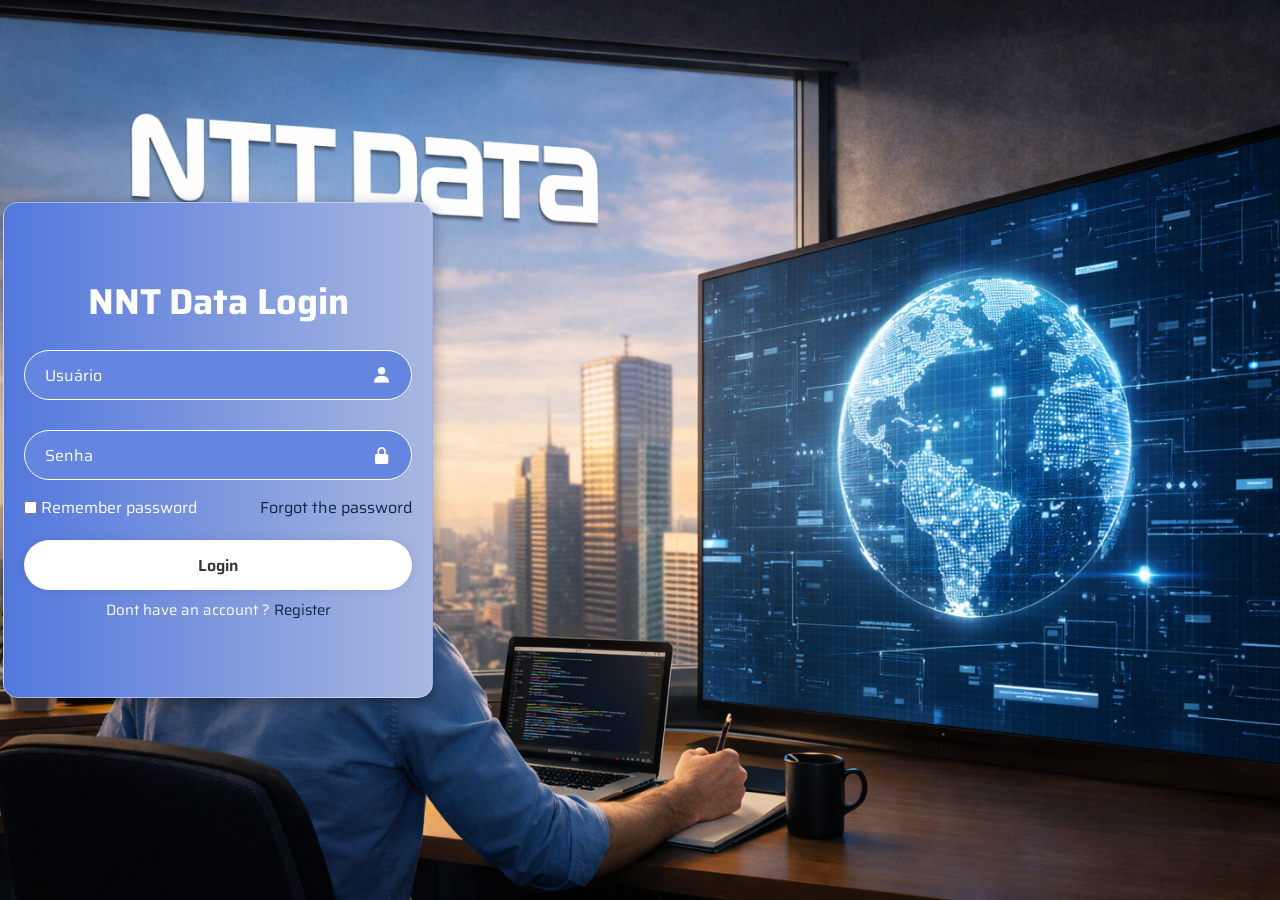
==== HTML & CSS/LoginNTTData/index.html @ 23eda2d8 "Add files via upload" ====
<!DOCTYPE html>
<html lang="pt-br">
<head>
    <meta charset="UTF-8">
    <meta name="viewport" content="width=device-width, initial-scale=1.0">
    <title>NTT Data</title>
    <link rel="stylesheet" href="css/styles.css">
    <link href='https://unpkg.com/boxicons@2.1.4/css/boxicons.min.css' rel="stylesheet">
    <link rel="shortcut icon" href=".//favicon/Favicon_NTT_DATA.png" type="image/x-icon">
</head>
<body>
    <main class="conteiner">
        <form>
            <h1>NNT Data Login</h1>

                <div class="input-box">
                    <input type="email" placeholder="Usuário">
                    <i class="bx bxs-user"></i>
                </div>
                
                <div class="input-box">
                    <input type="password" placeholder="Senha">
                    <i class="bx bxs-lock-alt"></i>
                </div>

                <div class="remember-forgot">
                    <label for="">
                        <input type="checkbox">
                        Remember password
                    </label>       
                    <a href="#">Forgot the password</a>
                </div>

                <button type="submit" class="login">Login</button>

                <div class="register-link">
                    <p>Dont have an account ? <a href="#">Register</a> </p>  
                </div>
        </form>

    </main>
</body>
</html>
---- HTML & CSS/LoginNTTData/css/styles.css ----
@import url('https://fonts.googleapis.com/css2?family=Saira:ital,wght@0,100..900;1,100..900&display=swap');

* {
    margin: 0;
    padding: 0;
    box-sizing: border-box;
    font-family: "Saira", sans-serif;
}

body {
    display: flex;
    justify-content: left;
    align-items: center;
    min-height: 100vh;
    background: url('../img/Background_main.png');
    background-size: 150vh;
    background-position: right;
    background-repeat: no-repeat;
    background-color: #0D2844;
}

.conteiner {
    margin-left: 3px;
    border: 1px solid rgba(255, 255, 255, 0.425);
    border-radius: 15px;
    color: #fff;
    width: 430px;
    padding: 60px 20px;
    box-shadow: 0px 5px 15px rgba(0, 0, 0, 0.35);
    background-image: linear-gradient(to right, #5378dd, #a8b7e0);
}

.conteiner h1 {
    font-size: 36px;
    text-align: center;
    padding-top: 10px ;
    margin-bottom: -10px;
}

.input-box {
    position: relative;
    width: 100%;
    height: 50px;
    margin: 30px 0;
}

.input-box input {
    width: 100%;
    height: 100%;
    background-color: #6485e0;
    outline: none;
    border: none;
    font-size: 16px;
    padding: 20px 45px 20px 20px;
    color: #fff;
    border-radius: 40px;
    border: 1px solid #fff;
}

.input-box input::placeholder {
    color: #fff;
}

.input-box i {
    position: absolute;
    right: 20px;
    top: 50%;
    transform: translateY(-50%);
    font-size: 20px;
}

.remember-forgot {
    display: flex;
    justify-content: space-between;
    font-size: 16px;
    margin: -15px 0 20px;
}

.remember-forgot label input {
    position: relative;
    top: 1px;
    accent-color: #0D2844;
}

.remember-forgot a {
    text-decoration: none;
    color: #0D2844;
}

.remember-forgot a:hover {
    font-weight: 800;
    text-decoration: underline;
    transition: 0.5s;
}

.login {
    width: 100%;
    height: 50px;
    background-color: #fff;
    border: none;
    border-radius: 40px;
    cursor: pointer;
    font-size: 16px;
    color: #333;
    font-weight: 600;
    box-shadow: 0 0 10px rgba(0, 0, 0, .1);
}
.login:hover{
    background-color: transparent;
    border: 1px solid #fff;
    color: #fff;
    transition: 0.5s;
}

.register-link {
    font-size: 15px;
    text-align: center;
    margin: 8px 0 15px;
}

.register-link a {

    text-decoration: none;
    color: #0D2844;
}

.register-link a:hover {
    font-weight: 800;
    text-decoration: underline;
    transition: 0.5s;
}

/*Guia de Manutenção*/

/*
Body                 (todo o corpo)               : linha 22
Conteiner            (caixa do login)             : linha 22
H1                   (do conteiner)               : linha 33 
Formulários          (posição)                    : linha 40
Formuçários          (estilização)                : linha 47
Placeholder          (nome no form)               : linha 60
Icone                (dentro do form)             : linha 64 
Remember-forgot      (senha esquecida)            : linha 72
Link remember-forgot (link para recuperar)        : linha 85
Hover link           (animação ao passar o mouse) : linha 90
Login                (botão login)                : linha 96
Hover login          (animação ao passar o mouse) : linha 108
Register-link        (propiedades box registrar)  : linha 115
Link register-link   (link para registrar)        : linha 121
Hover link           (animção ao passar mouse)    : linha 127 

*/
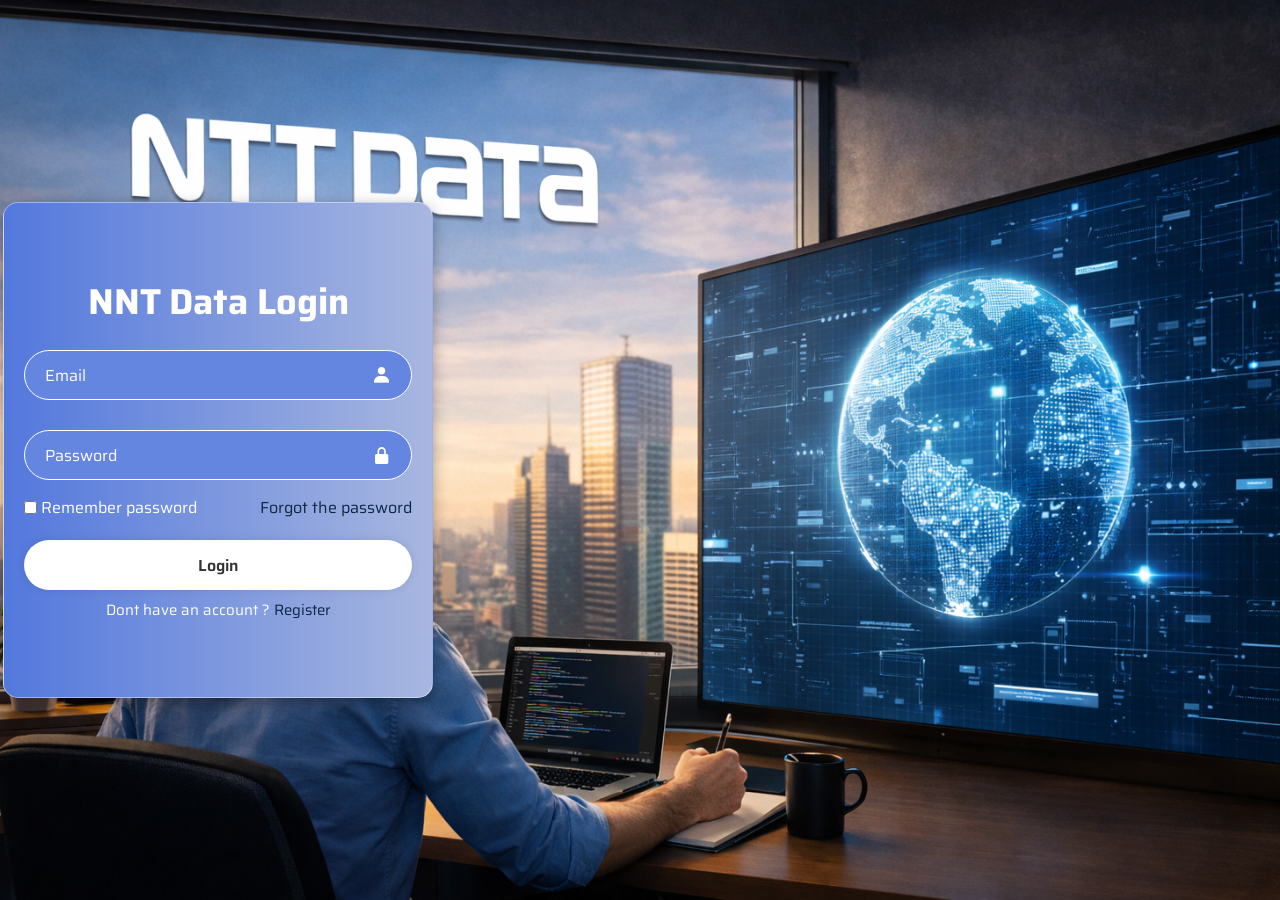
==== commit 4de29a14: "Add files via upload" ====
--- a/HTML & CSS/LoginNTTData/index.html
+++ b/HTML & CSS/LoginNTTData/index.html
@@ -14,12 +14,12 @@
             <h1>NNT Data Login</h1>
 
                 <div class="input-box">
-                    <input type="email" placeholder="Usuário">
+                    <input id="email" type="email" placeholder="Email">
                     <i class="bx bxs-user"></i>
                 </div>
                 
                 <div class="input-box">
-                    <input type="password" placeholder="Senha">
+                    <input  id="password" type="password" placeholder="Password">
                     <i class="bx bxs-lock-alt"></i>
                 </div>
 
@@ -31,7 +31,7 @@
                     <a href="#">Forgot the password</a>
                 </div>
 
-                <button type="submit" class="login">Login</button>
+                <button onclick="login()" type="submit" class="login">Login</button>
 
                 <div class="register-link">
                     <p>Dont have an account ? <a href="#">Register</a> </p>  
@@ -39,5 +39,6 @@
         </form>
 
     </main>
+    <script src="js.js"></script>
 </body>
 </html>
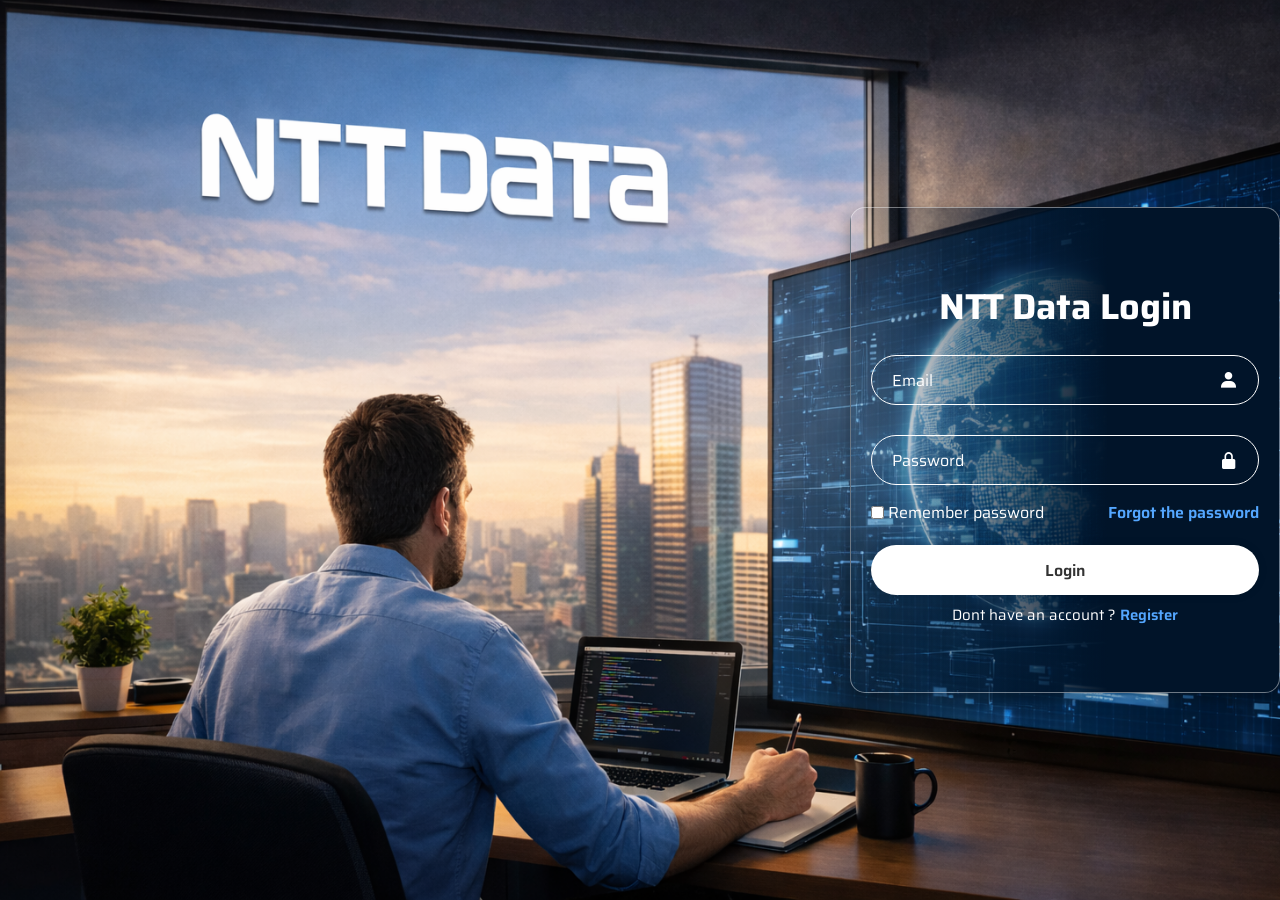
==== commit cdaff9f5: "Add files via upload Responsividade" ====
--- a/HTML & CSS/LoginNTTData/index.html
+++ b/HTML & CSS/LoginNTTData/index.html
@@ -9,10 +9,9 @@
     <link rel="shortcut icon" href=".//favicon/Favicon_NTT_DATA.png" type="image/x-icon">
 </head>
 <body>
-    <main class="conteiner">
-        <form>
-            <h1>NNT Data Login</h1>
-
+    <main>
+        <form class="conteiner">
+            <h1>NTT Data Login</h1>
                 <div class="input-box">
                     <input id="email" type="email" placeholder="Email">
                     <i class="bx bxs-user"></i>
@@ -24,8 +23,8 @@
                 </div>
 
                 <div class="remember-forgot">
-                    <label for="">
-                        <input type="checkbox">
+                    <label for="remember">
+                        <input id="remember" type="checkbox">
                         Remember password
                     </label>       
                     <a href="#">Forgot the password</a>
@@ -37,7 +36,6 @@
                     <p>Dont have an account ? <a href="#">Register</a> </p>  
                 </div>
         </form>
-
     </main>
     <script src="js.js"></script>
 </body>
--- a/HTML & CSS/LoginNTTData/css/styles.css
+++ b/HTML & CSS/LoginNTTData/css/styles.css
@@ -9,25 +9,25 @@
 
 body {
     display: flex;
-    justify-content: left;
+    justify-content: end;
     align-items: center;
     min-height: 100vh;
     background: url('../img/Background_main.png');
     background-size: 150vh;
-    background-position: right;
+    background-position: left;
     background-repeat: no-repeat;
     background-color: #0D2844;
+    
 }
 
 .conteiner {
-    margin-left: 3px;
     border: 1px solid rgba(255, 255, 255, 0.425);
     border-radius: 15px;
     color: #fff;
     width: 430px;
-    padding: 60px 20px;
+    padding: 60px 20px 50px;
     box-shadow: 0px 5px 15px rgba(0, 0, 0, 0.35);
-    background-image: linear-gradient(to right, #5378dd, #a8b7e0);
+    background-image: linear-gradient(to right, transparent,#011429 60%);
 }
 
 .conteiner h1 {
@@ -47,7 +47,7 @@
 .input-box input {
     width: 100%;
     height: 100%;
-    background-color: #6485e0;
+    background-color: transparent;
     outline: none;
     border: none;
     font-size: 16px;
@@ -80,11 +80,13 @@
     position: relative;
     top: 1px;
     accent-color: #0D2844;
+    
 }
 
 .remember-forgot a {
     text-decoration: none;
-    color: #0D2844;
+    color: #54a7ff;
+    font-weight: 600;
 }
 
 .remember-forgot a:hover {
@@ -121,7 +123,8 @@
 .register-link a {
 
     text-decoration: none;
-    color: #0D2844;
+    color: #54a7ff;
+    font-weight: 600;
 }
 
 .register-link a:hover {
@@ -137,7 +140,7 @@
 Conteiner            (caixa do login)             : linha 22
 H1                   (do conteiner)               : linha 33 
 Formulários          (posição)                    : linha 40
-Formuçários          (estilização)                : linha 47
+Formulários          (estilização)                : linha 47
 Placeholder          (nome no form)               : linha 60
 Icone                (dentro do form)             : linha 64 
 Remember-forgot      (senha esquecida)            : linha 72
@@ -149,4 +152,34 @@
 Link register-link   (link para registrar)        : linha 121
 Hover link           (animção ao passar mouse)    : linha 127 
 
-*/+*/
+
+@media (max-width: 1000px){
+    body{
+        justify-content: center;
+        background-size: cover;
+    }
+    .conteiner{
+        background-image: linear-gradient(to right,transparent, transparent);
+
+    }
+    .input-box input {
+    background-color: #4981c094;
+    border: 1px solid #fff;
+
+    }
+    .input-box input::placeholder{
+        color: #ffffff;
+        font-weight: 600;
+    }
+}
+@media (max-width: 500px){
+    body{
+        background-position: 21% ;
+
+    }
+    .conteiner{
+        width: 95%;
+        margin: auto;
+    }
+}
